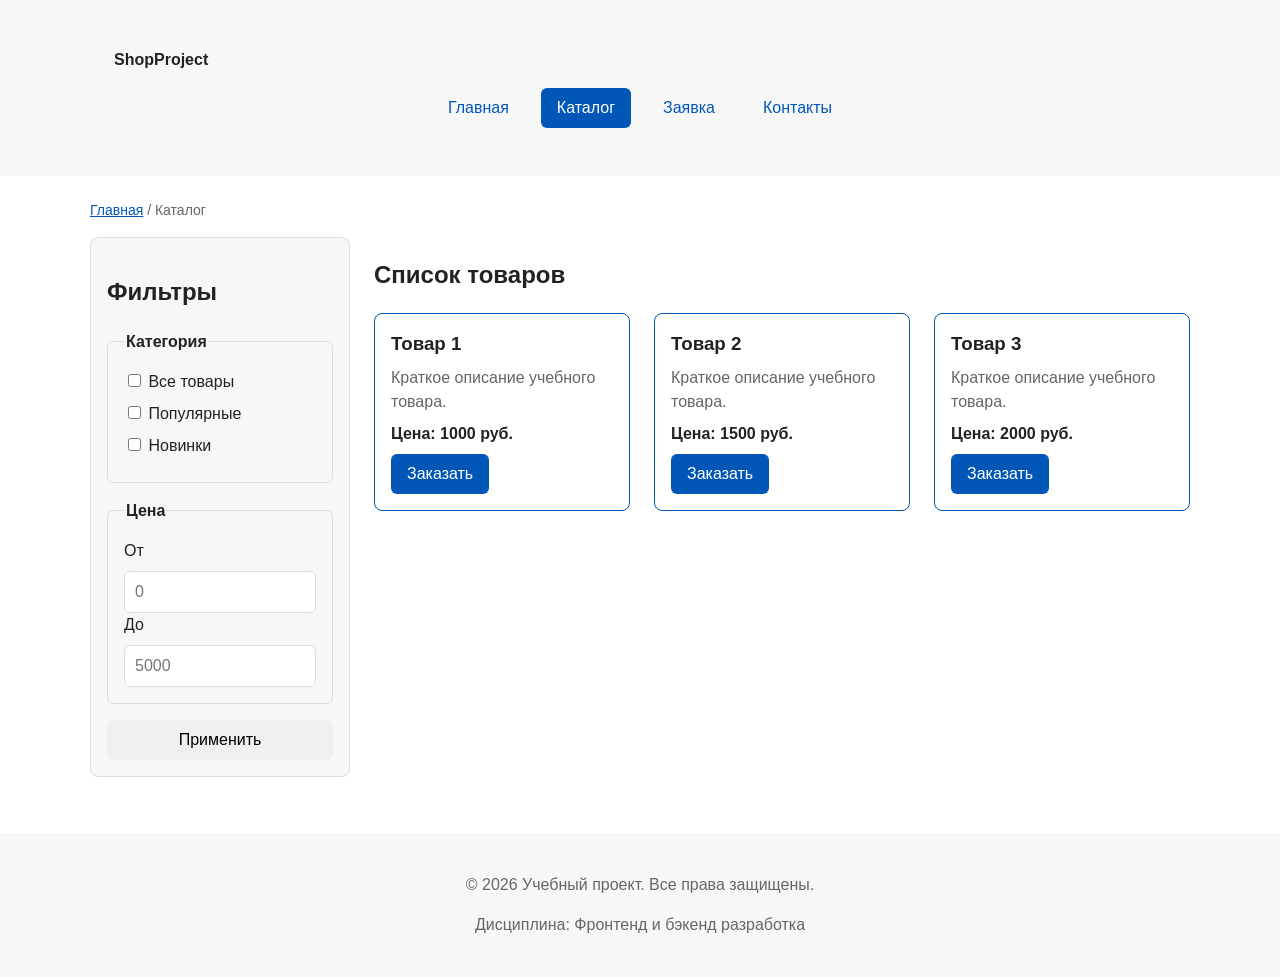
==== catalog.html @ b0314de3 "..." ====
<!DOCTYPE html>
<html lang="ru">
<head>
  <meta charset="UTF-8">
  <meta name="viewport" content="width=device-width, initial-scale=1.0">
  <title>Учебный интернет-магазин</title>
  <link rel="stylesheet" href="css/style.css">
  <script src="js/main.js" defer></script>

  <meta property="og:type" content="website">
  <meta property="og:title" content="Учебный интернет-магазин">
  <meta property="og:description" content="Учебный frontend-проект интернет-магазина.">
  <meta property="og:image" content="https://Buranyashka.github.io/kr1-html-css-shop/images/preview.jpg">

</head>

<body>
  <header class="site-header">
    <div class="site-header__inner">
      <a class="site-header__logo" href="index.html">ShopProject</a>

      <nav class="site-nav" aria-label="Основная навигация">
        <ul class="site-nav__list">
          <li class="site-nav__item">
            <a class="site-nav__link" href="index.html">Главная</a>
          </li>
          <li class="site-nav__item">
            <a class="site-nav__link site-nav__link--active" href="catalog.html">Каталог</a>
          </li>
          <li class="site-nav__item">
            <a class="site-nav__link" href="order.html">Заявка</a>
          </li>
          <li class="site-nav__item">
            <a class="site-nav__link" href="contacts.html">Контакты</a>
          </li>
        </ul>
      </nav>
    </div>
  </header>

  <main>
    <nav class="breadcrumbs" aria-label="Хлебные крошки">
      <a class="breadcrumbs__link" href="index.html">Главная</a>
      <span class="breadcrumbs__current">Каталог</span>
    </nav>

    <section class="catalog-layout">
      <aside class="catalog-filters">
        <h2>Фильтры</h2>

        <form class="filters-form" action="#" method="get">
          <fieldset>
            <legend>Категория</legend>

            <label>
              <input type="checkbox" name="category" value="all">
              Все товары
            </label>

            <label>
              <input type="checkbox" name="category" value="popular">
              Популярные
            </label>

            <label>
              <input type="checkbox" name="category" value="new">
              Новинки
            </label>
          </fieldset>

          <fieldset>
            <legend>Цена</legend>

            <label for="price-from">От</label>
            <input id="price-from" name="price-from" type="number" min="0" placeholder="0">

            <label for="price-to">До</label>
            <input id="price-to" name="price-to" type="number" min="0" placeholder="5000">
          </fieldset>

          <button class="button" type="submit">Применить</button>
        </form>
      </aside>

      <section class="catalog-products">
        <h2>Список товаров</h2>

        <div class="products-grid">
          <article class="product-card product-card--featured">
            <h3 class="product-card__title">
              <a class="product-card__link" href="product.html">Товар 1</a>
            </h3>
            <p class="product-card__description">Краткое описание учебного товара.</p>
            <p class="product-card__price">Цена: 1000 руб.</p>
            <button
              class="button button--primary product-card__button"
              type="button"
              data-product="Товар 1"
            >
              Заказать
            </button>
          </article>

          <article class="product-card product-card--featured">
            <h3 class="product-card__title">
              <a class="product-card__link" href="product.html">Товар 2</a>
            </h3>
            <p class="product-card__description">Краткое описание учебного товара.</p>
            <p class="product-card__price">Цена: 1500 руб.</p>
            <button
              class="button button--primary product-card__button"
              type="button"
              data-product="Товар 2"
            >
              Заказать
            </button>
          </article>

          <article class="product-card product-card--featured">
            <h3 class="product-card__title">
              <a class="product-card__link" href="product.html">Товар 3</a>
            </h3>
            <p class="product-card__description">Краткое описание учебного товара.</p>
            <p class="product-card__price">Цена: 2000 руб.</p>
            <button
              class="button button--primary product-card__button"
              type="button"
              data-product="Товар 3"
            >
              Заказать
            </button>
          </article>
        </div>
      </section>
    </section>
  </main>

  <footer class="site-footer">
    <p>&copy; 2026 Учебный проект. Все права защищены.</p>
    <p>Дисциплина: Фронтенд и бэкенд разработка</p>
  </footer>
</body>
</html>
---- css/style.css ----
/* ===============================
   1. Переменные проекта
   =============================== */

:root {
  /* Основные цвета проекта */
  --color-bg: #ffffff;
  --color-text: #222222;
  --color-muted: #666666;
  --color-primary: #0057b8;
  --color-primary-dark: #003f86;
  --color-border: #dddddd;
  --color-surface: #f7f7f7;
  --color-surface-accent: #eef5ff;
  --color-danger: #b00020;
  --color-success: #168a2f;
  --color-success-bg: #eefaf0;
  --color-white: #ffffff;

  /* Отступы */
  --space-xs: 4px;
  --space-sm: 8px;
  --space-md: 16px;
  --space-lg: 24px;
  --space-xl: 32px;

  /* Скругления */
  --radius-sm: 6px;
  --radius-md: 8px;
  --radius-lg: 12px;

  /* Размеры */
  --container-width: 1100px;
}

/* ===============================
   2. Базовые стили
   =============================== */
  
* {
  box-sizing: border-box;
}

body {
  margin: 0;
  font-family: Arial, sans-serif;
  line-height: 1.5;
  color: var(--color-text);
  background-color: var(--color-bg);
}

header,
main,
footer {
  padding: var(--space-lg);
}

header {
  background-color: var(--color-surface);
}

footer {
  background-color: var(--color-surface);
}

.site-header {
  background-color: var(--color-surface);
}

.site-header__inner {
  max-width: var(--container-width);
  margin: 0 auto;
  padding: var(--space-lg);
}

.site-header__logo {
  font-weight: 700;
  color: var(--color-text);
  text-decoration: none;
}

.site-nav__list {
  display: flex;
  flex-wrap: wrap;
  justify-content: center;
  align-items: center;
  gap: var(--space-md);
  padding: 0;
  margin: var(--space-md) 0 0;
  list-style: none;
}

.site-nav__link {
  display: inline-block;
  padding: var(--space-sm) var(--space-md);
  color: var(--color-primary);
  text-decoration: none;
  border-radius: var(--radius-sm);
}

.site-nav__link:hover {
  color: var(--color-white);
  background-color: var(--color-primary);
}

.site-nav__link:focus-visible {
  outline: 2px solid var(--color-primary);
  outline-offset: 3px;
}

.site-nav__link--active {
  color: var(--color-white);
  background-color: var(--color-primary);
}

:target {
  outline: 2px dashed var(--color-primary);
  outline-offset: 4px;
}

/* ===============================
   3. Общие элементы интерфейса
   =============================== */

a {
  color: var(--color-primary);
}

a:hover {
  color: var(--color-primary-dark);
}

a:focus-visible {
  outline: 2px solid var(--color-primary);
  outline-offset: 3px;
}

.button {
  display: inline-block;
  padding: var(--space-sm) var(--space-md);
  border: none;
  border-radius: var(--radius-sm);
  font: inherit;
  text-decoration: none;
  cursor: pointer;
}

.button--primary {
  color: var(--color-white);
  background-color: var(--color-primary);
}

.button--primary:hover {
  background-color: var(--color-primary-dark);
}

.button--secondary {
  color: var(--color-primary);
  background-color: transparent;
  border: 1px solid var(--color-primary);
}

.button--secondary:hover {
  color: var(--color-white);
  background-color: var(--color-primary);
}

.button:focus-visible {
  outline: 2px solid var(--color-primary);
  outline-offset: 3px;
}

.button:disabled,
.button--disabled {
  opacity: 0.6;
  cursor: not-allowed;
}

html {
  scroll-behavior: smooth;
}

/* ===============================
   4. Компоненты страницы
   =============================== */

.hero {
  max-width: var(--container-width);
  margin: 0 auto var(--space-xl);
  padding: var(--space-xl) var(--space-lg);
  background-color: var(--color-surface-accent);
  border-radius: var(--radius-lg);
}

.section {
  max-width: var(--container-width);
  margin: 0 auto var(--space-xl);
}

.section h2 {
  margin-top: 0;
}

.product-card {
  display: flex;
  flex-direction: column;
  gap: var(--space-sm);
  padding: var(--space-md);
  border: 1px solid var(--color-border);
  border-radius: var(--radius-md);
  background-color: var(--color-bg);
}

.product-card__button {
  margin-top: auto;
  align-self: flex-start;
}

.product-card:hover {
  border-color: var(--color-primary);
}

.product-card--featured {
  border-color: var(--color-primary);
}

.product-card--discount {
  border-color: var(--color-danger);
}

.product-card__title {
  margin: 0;
  color: var(--color-text);
}

.product-card__description {
  margin: 0;
  color: var(--color-muted);
}

.product-card__price {
  margin: 0;
  font-weight: 700;
}

.product-card--discount .product-card__price {
  color: var(--color-danger);
}

.product-card__link {
  color: inherit;
  text-decoration: none;
}

.product-card__link:hover {
  color: var(--color-primary);
  text-decoration: underline;
}

.products-grid {
  display: grid;
  grid-template-columns: repeat(3, 1fr);
  gap: var(--space-lg);
}

.aside-info {
  max-width: var(--container-width);
  margin: 0 auto var(--space-xl);
  padding: var(--space-md);
  border-left: 4px solid var(--color-primary);
  background-color: var(--color-surface);
}

.breadcrumbs {
  max-width: var(--container-width);
  margin: 0 auto var(--space-md);
  font-size: 14px;
  color: var(--color-muted);
}

.breadcrumbs__link {
  color: var(--color-primary);
}

.breadcrumbs__current::before {
  content: " / ";
  color: var(--color-muted);
}

.catalog-layout {
  max-width: var(--container-width);
  margin: 0 auto var(--space-xl);
  display: grid;
  grid-template-columns: 260px 1fr;
  grid-template-areas: "filters products";
  gap: var(--space-lg);
}

.catalog-filters {
  grid-area: filters;
  padding: var(--space-md);
  border: 1px solid var(--color-border);
  border-radius: var(--radius-md);
  background-color: var(--color-surface);
}

.catalog-products {
  grid-area: products;
}

.filters-form {
  display: grid;
  gap: var(--space-md);
}

.filters-form fieldset {
  margin: 0;
  padding: var(--space-md);
  border: 1px solid var(--color-border);
  border-radius: var(--radius-sm);
}

.filters-form legend {
  font-weight: 700;
}

.filters-form label {
  display: block;
  margin-bottom: var(--space-sm);
}

.filters-form input[type="number"] {
  width: 100%;
  padding: 8px 10px;
  border: 1px solid var(--color-border);
  border-radius: var(--radius-sm);
  font: inherit;
}

/* ===============================
   5. Форма и модальное окно
   =============================== */

.order-dialog {
  width: min(100% - 32px, 560px);
  padding: var(--space-lg);
  border: none;
  border-radius: var(--radius-lg);
}

.order-dialog::backdrop {
  background-color: rgba(0, 0, 0, 0.5);
}

.order-dialog__title {
  margin-top: 0;
}

.order-form__field {
  margin-bottom: var(--space-md);
}

.order-form__label {
  display: block;
  margin-bottom: var(--space-xs);
}

.order-form__input,
.order-form__select,
.order-form__textarea {
  width: 100%;
  padding: 10px 12px;
  border: 1px solid var(--color-border);
  border-radius: var(--radius-sm);
  font: inherit;
}

.order-form__input:hover,
.order-form__select:hover,
.order-form__textarea:hover {
  border-color: var(--color-primary);
}

.order-form__input:focus-visible,
.order-form__select:focus-visible,
.order-form__textarea:focus-visible {
  outline: 2px solid var(--color-primary);
  outline-offset: 3px;
}

.order-form__actions {
  display: flex;
  gap: var(--space-md);
  margin-top: var(--space-lg);
}

.success-message {
  max-width: var(--container-width);
  margin: var(--space-lg) auto;
  padding: var(--space-md);
  border-left: 4px solid var(--color-success);
  background-color: var(--color-success-bg);
}

/* ===============================
   6. Позиционирование (КР №1)
   =============================== */

/* Sticky-шапка */
.site-header {
  position: sticky;
  top: 0;
  z-index: 10;
}

/* Кнопка «Наверх» (fixed) */
.scroll-top {
  position: fixed;
  right: var(--space-lg);
  bottom: var(--space-lg);
  z-index: 20;
  width: 44px;
  height: 44px;
  display: flex;
  align-items: center;
  justify-content: center;
  color: var(--color-white);
  background-color: var(--color-primary);
  border-radius: 50%;
  text-decoration: none;
  font-size: 20px;
  box-shadow: 0 2px 8px rgba(0, 0, 0, 0.25);
}

.scroll-top:hover {
  background-color: var(--color-primary-dark);
}

.scroll-top:focus-visible {
  outline: 2px solid var(--color-primary);
  outline-offset: 3px;
}

/* ===============================
   7. Страница товара (product.html)
   =============================== */

.product-detail {
  max-width: var(--container-width);
  margin: 0 auto var(--space-xl);
  display: grid;
  grid-template-columns: 1fr 1fr;
  gap: var(--space-xl);
  align-items: start;
}

.product-detail__gallery {
  position: relative;
  padding: var(--space-md);
  border: 1px solid var(--color-border);
  border-radius: var(--radius-md);
  background-color: var(--color-surface);
}

.product-detail__image {
  display: flex;
  align-items: center;
  justify-content: center;
  min-height: 280px;
  border-radius: var(--radius-sm);
  background-color: var(--color-surface-accent);
  color: var(--color-muted);
  font-size: 16px;
}

.product-detail__image-text {
  opacity: 0.7;
}

/* Бейдж «Хит» внутри галереи */
.product-card__badge {
  position: absolute;
  top: var(--space-md);
  right: var(--space-md);
  z-index: 2;
  padding: 4px 10px;
  font-size: 12px;
  font-weight: 700;
  color: var(--color-white);
  background-color: var(--color-danger);
  border-radius: var(--radius-sm);
  text-transform: uppercase;
  letter-spacing: 0.5px;
}

.product-detail__title {
  margin: 0 0 var(--space-sm);
}

.product-detail__price {
  margin: 0 0 var(--space-md);
  font-size: 24px;
  font-weight: 700;
  color: var(--color-primary);
}

.product-detail__description {
  margin: 0 0 var(--space-lg);
  color: var(--color-muted);
}

.product-detail__actions {
  display: flex;
  flex-wrap: wrap;
  gap: var(--space-md);
}

/* ===============================
   8. Таблица (product.html, order.html)
   =============================== */

.product-table {
  width: 100%;
  border-collapse: collapse;
  margin-top: var(--space-md);
  font-size: 15px;
}

.product-table caption {
  text-align: left;
  font-weight: 700;
  padding-bottom: var(--space-sm);
  color: var(--color-muted);
}

.product-table th,
.product-table td {
  padding: var(--space-sm) var(--space-md);
  border: 1px solid var(--color-border);
  text-align: left;
}

.product-table thead th {
  background-color: var(--color-surface);
  font-weight: 700;
}

.product-table tbody tr:nth-child(even) {
  background-color: var(--color-surface-accent);
}

/* ===============================
   9. Подвал
   =============================== */

.site-footer {
  background-color: var(--color-surface);
  padding: var(--space-lg);
  text-align: center;
  color: var(--color-muted);
}

/* ===============================
   10. Форма на странице (order.html)
   =============================== */

.order-form--page {
  max-width: 640px;
  margin-top: var(--space-lg);
  padding: var(--space-lg);
  border: 1px solid var(--color-border);
  border-radius: var(--radius-md);
  background-color: var(--color-surface);
}

.order-form__select,
.order-form__textarea {
  width: 100%;
  padding: 10px 12px;
  border: 1px solid var(--color-border);
  border-radius: var(--radius-sm);
  font: inherit;
  background-color: var(--color-bg);
}

.order-form__select:hover,
.order-form__textarea:hover {
  border-color: var(--color-primary);
}

.order-form__select:focus-visible,
.order-form__textarea:focus-visible {
  outline: 2px solid var(--color-primary);
  outline-offset: 3px;
}

/* Чекбокс согласия */
.order-form__field--checkbox {
  display: flex;
  align-items: flex-start;
}

.order-form__checkbox-label {
  display: flex;
  align-items: flex-start;
  gap: var(--space-sm);
  cursor: pointer;
  line-height: 1.4;
}

.order-form__checkbox {
  width: 18px;
  height: 18px;
  margin-top: 2px;
  cursor: pointer;
  flex-shrink: 0;
}

/* Обязательные поля */
.required-mark {
  color: var(--color-danger);
}

/* Сообщение об успехе */
.success-message {
  max-width: 640px;
  margin: var(--space-lg) 0;
  padding: var(--space-md);
  border-left: 4px solid var(--color-success);
  background-color: var(--color-success-bg);
  color: var(--color-text);
  border-radius: var(--radius-sm);
}

/* ===============================
   11. Контакты (contacts.html)
   =============================== */

.contacts-grid {
  display: grid;
  grid-template-columns: repeat(3, 1fr);
  gap: var(--space-lg);
  margin-top: var(--space-lg);
}

.contacts-card {
  position: relative;
  padding: var(--space-lg);
  border: 1px solid var(--color-border);
  border-radius: var(--radius-md);
  background-color: var(--color-bg);
}

/* Бейдж внутри карточки — снова position: absolute */
.contacts-card__badge {
  position: absolute;
  top: var(--space-sm);
  right: var(--space-sm);
  padding: 2px 8px;
  font-size: 11px;
  font-weight: 700;
  color: var(--color-white);
  background-color: var(--color-primary);
  border-radius: var(--radius-sm);
  text-transform: uppercase;
  letter-spacing: 0.5px;
}

.contacts-card__title {
  margin: 0 0 var(--space-sm);
  font-size: 18px;
  color: var(--color-text);
}

.contacts-card__value {
  margin: 0;
  font-weight: 700;
  color: var(--color-primary);
}

.contacts-card__value--address {
  font-style: normal;
  font-weight: 400;
  color: var(--color-text);
}

.contacts-card__link {
  color: var(--color-primary);
  text-decoration: none;
}

.contacts-card__link:hover {
  color: var(--color-primary-dark);
  text-decoration: underline;
}

.contacts-card__link:focus-visible {
  outline: 2px solid var(--color-primary);
  outline-offset: 3px;
}

.contacts-card__note {
  margin: var(--space-sm) 0 0;
  font-size: 13px;
  color: var(--color-muted);
}
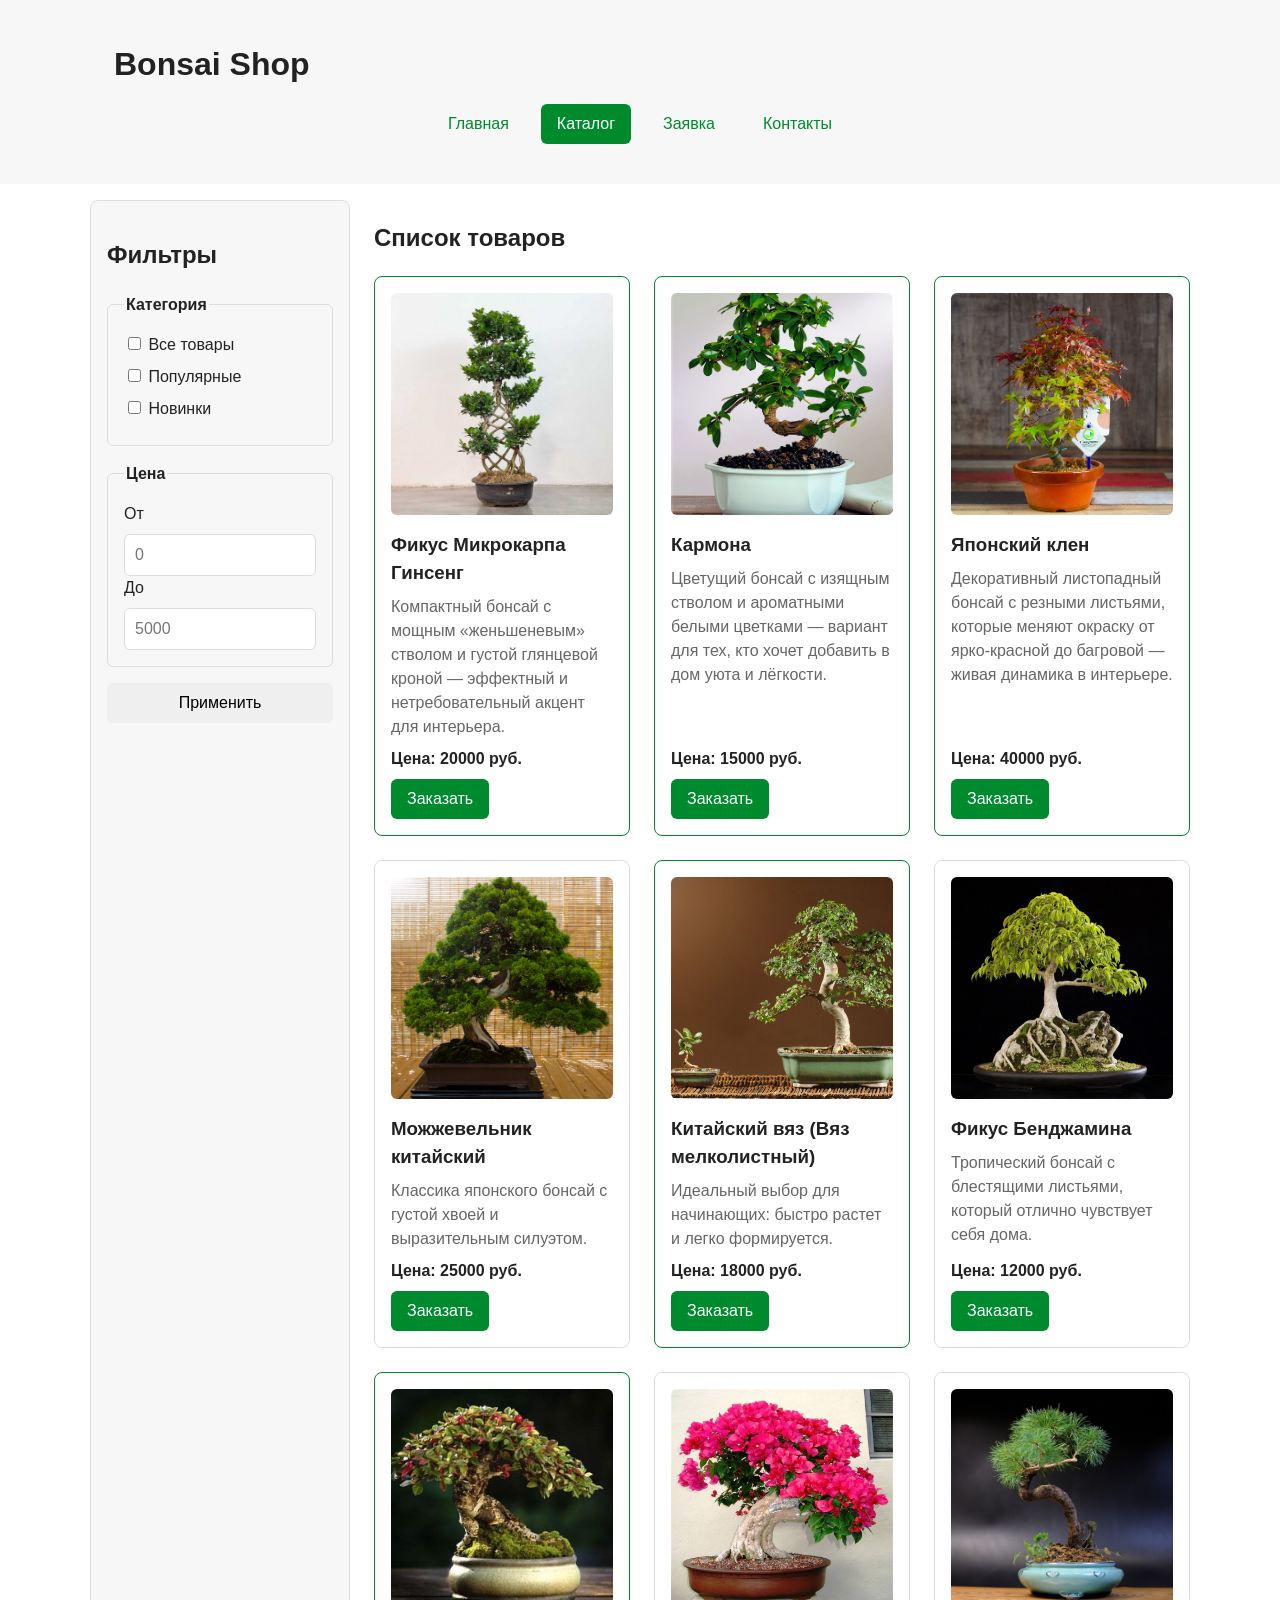
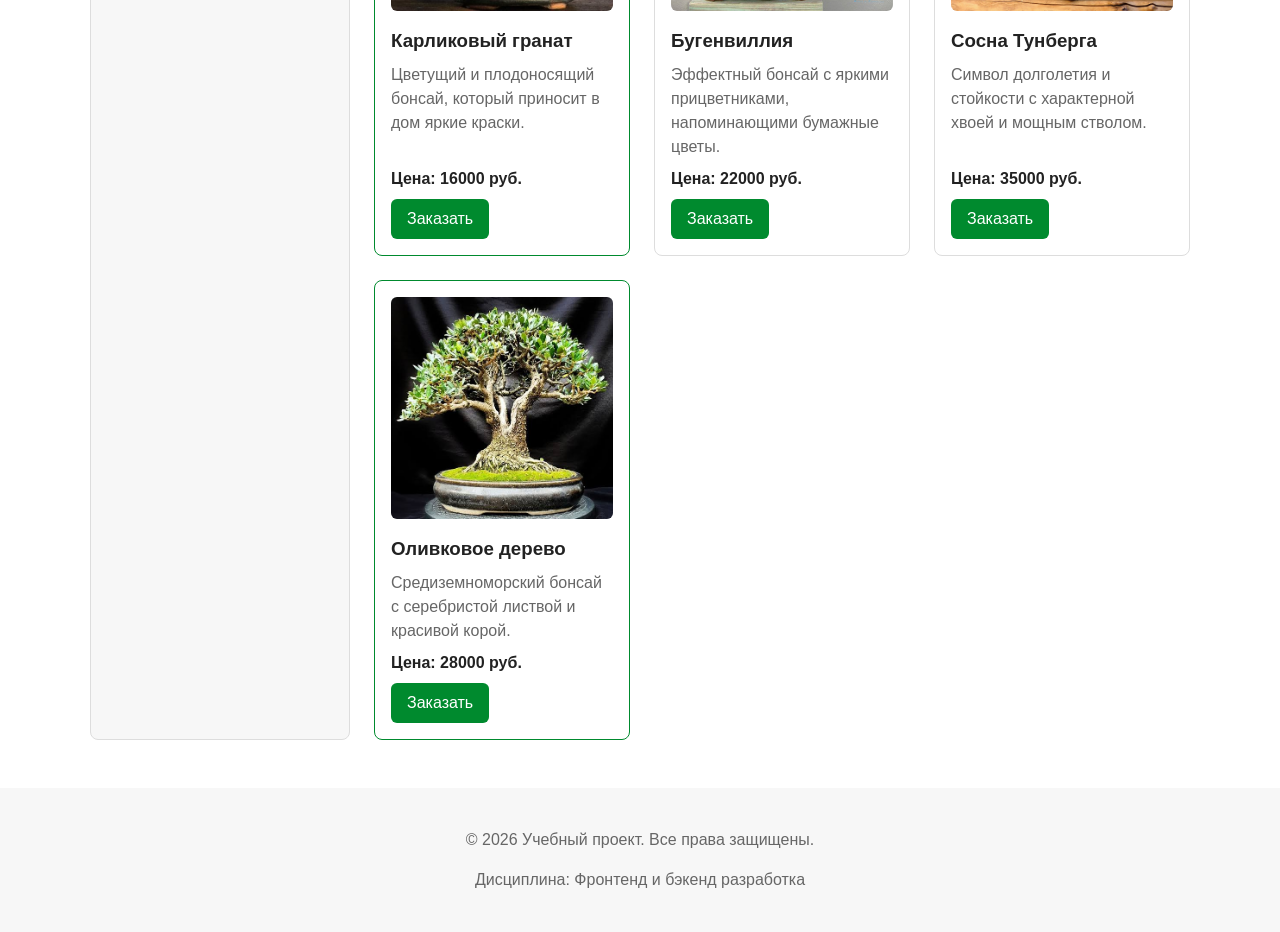
==== commit c19874c9: "Откастомайжен и доделан сайт, для начала работы с 3 кр" ====
--- a/catalog.html
+++ b/catalog.html
@@ -3,21 +3,23 @@
 <head>
   <meta charset="UTF-8">
   <meta name="viewport" content="width=device-width, initial-scale=1.0">
-  <title>Учебный интернет-магазин</title>
+  <title>Bonsai Shop</title>
   <link rel="stylesheet" href="css/style.css">
+  <link rel="stylesheet" href="css/responsive.css">
   <script src="js/main.js" defer></script>
+  <script src="js/catalog.js" defer></script>
 
   <meta property="og:type" content="website">
-  <meta property="og:title" content="Учебный интернет-магазин">
-  <meta property="og:description" content="Учебный frontend-проект интернет-магазина.">
-  <meta property="og:image" content="https://Buranyashka.github.io/kr1-html-css-shop/images/preview.jpg">
+  <meta property="og:title" content="Bonsai Shop">
+  <meta property="og:description" content="Интернет-магазин бонсаев.">
+  <meta property="og:image" content="https://Buranyashka.github.io/kr3-html-css-shop/images/preview.jpg">
 
 </head>
 
 <body>
   <header class="site-header">
     <div class="site-header__inner">
-      <a class="site-header__logo" href="index.html">ShopProject</a>
+      <a class="site-header__logo" href="index.html" style="font-size: 32px">Bonsai Shop</a>
 
       <nav class="site-nav" aria-label="Основная навигация">
         <ul class="site-nav__list">
@@ -39,11 +41,6 @@
   </header>
 
   <main>
-    <nav class="breadcrumbs" aria-label="Хлебные крошки">
-      <a class="breadcrumbs__link" href="index.html">Главная</a>
-      <span class="breadcrumbs__current">Каталог</span>
-    </nav>
-
     <section class="catalog-layout">
       <aside class="catalog-filters">
         <h2>Фильтры</h2>
@@ -84,52 +81,7 @@
 
       <section class="catalog-products">
         <h2>Список товаров</h2>
-
-        <div class="products-grid">
-          <article class="product-card product-card--featured">
-            <h3 class="product-card__title">
-              <a class="product-card__link" href="product.html">Товар 1</a>
-            </h3>
-            <p class="product-card__description">Краткое описание учебного товара.</p>
-            <p class="product-card__price">Цена: 1000 руб.</p>
-            <button
-              class="button button--primary product-card__button"
-              type="button"
-              data-product="Товар 1"
-            >
-              Заказать
-            </button>
-          </article>
-
-          <article class="product-card product-card--featured">
-            <h3 class="product-card__title">
-              <a class="product-card__link" href="product.html">Товар 2</a>
-            </h3>
-            <p class="product-card__description">Краткое описание учебного товара.</p>
-            <p class="product-card__price">Цена: 1500 руб.</p>
-            <button
-              class="button button--primary product-card__button"
-              type="button"
-              data-product="Товар 2"
-            >
-              Заказать
-            </button>
-          </article>
-
-          <article class="product-card product-card--featured">
-            <h3 class="product-card__title">
-              <a class="product-card__link" href="product.html">Товар 3</a>
-            </h3>
-            <p class="product-card__description">Краткое описание учебного товара.</p>
-            <p class="product-card__price">Цена: 2000 руб.</p>
-            <button
-              class="button button--primary product-card__button"
-              type="button"
-              data-product="Товар 3"
-            >
-              Заказать
-            </button>
-          </article>
+        <div class="products-grid"></div>
         </div>
       </section>
     </section>
--- a/css/style.css
+++ b/css/style.css
@@ -1,5 +1,5 @@
 /* ===============================
-   1. Переменные проекта
+        Переменные проекта
    =============================== */
 
 :root {
@@ -7,8 +7,8 @@
   --color-bg: #ffffff;
   --color-text: #222222;
   --color-muted: #666666;
-  --color-primary: #0057b8;
-  --color-primary-dark: #003f86;
+  --color-primary: #008a2e;
+  --color-primary-dark: #00591e;
   --color-border: #dddddd;
   --color-surface: #f7f7f7;
   --color-surface-accent: #eef5ff;
@@ -34,7 +34,7 @@
 }
 
 /* ===============================
-   2. Базовые стили
+        Базовые стили
    =============================== */
   
 * {
@@ -49,22 +49,55 @@
   background-color: var(--color-bg);
 }
 
+/* Глобальная защита для всех картинок */
+img {
+  max-width: 100%;
+  height: auto;
+  display: block;
+}
+
 header,
 main,
 footer {
-  padding: var(--space-lg);
-}
-
-header {
-  background-color: var(--color-surface);
-}
-
-footer {
-  background-color: var(--color-surface);
-}
+  padding: var(--space-md);
+}
+
+html {
+  scroll-behavior: smooth;
+}
+
+/* Подсветка якоря (при переходе по ссылкам) */
+:target {
+  outline: 2px dashed var(--color-primary);
+  outline-offset: 4px;
+}
+
+/* ===============================
+        Общие элементы (Ссылки)
+   =============================== */
+
+a {
+  color: var(--color-primary);
+}
+
+a:hover {
+  color: var(--color-primary-dark);
+}
+
+a:focus-visible {
+  outline: 2px solid var(--color-primary);
+  outline-offset: 3px;
+}
+
+/* ===============================
+        Header
+   =============================== */
 
 .site-header {
   background-color: var(--color-surface);
+  position: sticky;
+  top: 0;
+  z-index: 10;
 }
 
 .site-header__inner {
@@ -74,10 +107,16 @@
 }
 
 .site-header__logo {
+  font-family: "Bernard MT", Arial, sans-serif;
+  font-size: 32px;
   font-weight: 700;
   color: var(--color-text);
   text-decoration: none;
 }
+
+/* ===============================
+        Навигация
+   =============================== */
 
 .site-nav__list {
   display: flex;
@@ -113,84 +152,43 @@
   background-color: var(--color-primary);
 }
 
-:target {
-  outline: 2px dashed var(--color-primary);
-  outline-offset: 4px;
-}
-
-/* ===============================
-   3. Общие элементы интерфейса
-   =============================== */
-
-a {
-  color: var(--color-primary);
-}
-
-a:hover {
-  color: var(--color-primary-dark);
-}
-
-a:focus-visible {
-  outline: 2px solid var(--color-primary);
-  outline-offset: 3px;
-}
-
-.button {
-  display: inline-block;
-  padding: var(--space-sm) var(--space-md);
-  border: none;
-  border-radius: var(--radius-sm);
-  font: inherit;
-  text-decoration: none;
-  cursor: pointer;
-}
-
-.button--primary {
-  color: var(--color-white);
-  background-color: var(--color-primary);
-}
-
-.button--primary:hover {
-  background-color: var(--color-primary-dark);
-}
-
-.button--secondary {
-  color: var(--color-primary);
-  background-color: transparent;
-  border: 1px solid var(--color-primary);
-}
-
-.button--secondary:hover {
-  color: var(--color-white);
-  background-color: var(--color-primary);
-}
-
-.button:focus-visible {
-  outline: 2px solid var(--color-primary);
-  outline-offset: 3px;
-}
-
-.button:disabled,
-.button--disabled {
-  opacity: 0.6;
-  cursor: not-allowed;
-}
-
-html {
-  scroll-behavior: smooth;
-}
-
-/* ===============================
-   4. Компоненты страницы
+/* ===============================
+        Hero (Главная страница)
    =============================== */
 
 .hero {
+  background-color: var(--color-surface-accent);
+  border-radius: var(--radius-lg);
+  display: flex;
+  align-items: center;
+  justify-content: space-between;
+  gap: 40px;
+  padding: var(--space-xl) var(--space-lg);
   max-width: var(--container-width);
   margin: 0 auto var(--space-xl);
-  padding: var(--space-xl) var(--space-lg);
-  background-color: var(--color-surface-accent);
+}
+
+.hero__content {
+  flex: 1;
+  max-width: 600px;
+}
+
+.hero__image-wrapper {
+  flex: 1;
+  display: flex;
+  justify-content: flex-end;
+}
+
+.hero__image {
   border-radius: var(--radius-lg);
-}
+  box-shadow: 0 10px 30px rgba(0,0,0,0.1);
+  object-fit: cover;
+  max-width: 450px;
+}
+
+/* ===============================
+        Секции (Общие)
+   =============================== */
 
 .section {
   max-width: var(--container-width);
@@ -199,68 +197,6 @@
 
 .section h2 {
   margin-top: 0;
-}
-
-.product-card {
-  display: flex;
-  flex-direction: column;
-  gap: var(--space-sm);
-  padding: var(--space-md);
-  border: 1px solid var(--color-border);
-  border-radius: var(--radius-md);
-  background-color: var(--color-bg);
-}
-
-.product-card__button {
-  margin-top: auto;
-  align-self: flex-start;
-}
-
-.product-card:hover {
-  border-color: var(--color-primary);
-}
-
-.product-card--featured {
-  border-color: var(--color-primary);
-}
-
-.product-card--discount {
-  border-color: var(--color-danger);
-}
-
-.product-card__title {
-  margin: 0;
-  color: var(--color-text);
-}
-
-.product-card__description {
-  margin: 0;
-  color: var(--color-muted);
-}
-
-.product-card__price {
-  margin: 0;
-  font-weight: 700;
-}
-
-.product-card--discount .product-card__price {
-  color: var(--color-danger);
-}
-
-.product-card__link {
-  color: inherit;
-  text-decoration: none;
-}
-
-.product-card__link:hover {
-  color: var(--color-primary);
-  text-decoration: underline;
-}
-
-.products-grid {
-  display: grid;
-  grid-template-columns: repeat(3, 1fr);
-  gap: var(--space-lg);
 }
 
 .aside-info {
@@ -271,21 +207,186 @@
   background-color: var(--color-surface);
 }
 
-.breadcrumbs {
-  max-width: var(--container-width);
-  margin: 0 auto var(--space-md);
-  font-size: 14px;
+/* ===============================
+        Кнопки
+   =============================== */
+
+.button {
+  display: inline-block;
+  padding: var(--space-sm) var(--space-md);
+  border: none;
+  border-radius: var(--radius-sm);
+  font: inherit;
+  text-decoration: none;
+  cursor: pointer;
+}
+
+.button--primary {
+  color: var(--color-white);
+  background-color: var(--color-primary);
+}
+
+.button--primary:hover {
+  color: var(--color-white);
+  background-color: var(--color-primary-dark);
+}
+
+.button--secondary {
+  color: var(--color-primary);
+  background-color: transparent;
+  border: 1px solid var(--color-primary);
+}
+
+.button--secondary:hover {
+  color: var(--color-white);
+  background-color: var(--color-primary);
+}
+
+.button:focus-visible {
+  outline: 2px solid var(--color-primary);
+  outline-offset: 3px;
+}
+
+.button:disabled,
+.button--disabled {
+  opacity: 0.6;
+  cursor: not-allowed;
+}
+
+/* ===============================
+        Карточки товаров (Каталог, Карусель)
+   =============================== */
+
+.product-card {
+  display: flex;
+  flex-direction: column;
+  gap: var(--space-sm);
+  padding: var(--space-md);
+  border: 1px solid var(--color-border);
+  border-radius: var(--radius-md);
+  background-color: var(--color-bg);
+  transition: border-color 0.2s ease;
+}
+
+.product-card:hover {
+  border-color: var(--color-primary);
+}
+
+.product-card--featured {
+  border-color: var(--color-primary);
+}
+
+.product-card__title {
+  margin: 0;
+  color: var(--color-text);
+}
+
+.product-card__description {
+  margin: 0;
   color: var(--color-muted);
-}
-
-.breadcrumbs__link {
+  flex-grow: 1; /* Толкает кнопку вниз, если описания разной длины */
+}
+
+.product-card__price {
+  margin: 0;
+  font-weight: 700;
+}
+
+.product-card__link {
+  color: inherit;
+  text-decoration: none;
+}
+
+.product-card__link:hover {
   color: var(--color-primary);
-}
-
-.breadcrumbs__current::before {
-  content: " / ";
-  color: var(--color-muted);
-}
+  text-decoration: underline;
+}
+
+.product-card__actions {
+  display: flex;
+  gap: var(--space-sm);
+  flex-wrap: wrap;
+  margin-top: auto;
+}
+
+.product-card__button {
+  align-self: flex-start;
+}
+
+/* Картинка внутри карточки */
+.product-card__media {
+  width: 100%;
+  aspect-ratio: 1 / 1;
+  overflow: hidden;
+  border-radius: var(--radius-sm);
+  background-color: var(--color-surface-accent);
+  margin-bottom: var(--space-sm);
+  position: relative;
+}
+
+.product-card__image-link {
+  display: block;
+  width: 100%;
+  height: 100%;
+}
+
+.product-card__img {
+  width: 100%;
+  height: 100%;
+  object-fit: cover;
+}
+
+/* ===============================
+        Сетка каталога
+   =============================== */
+
+.products-grid {
+  display: grid;
+  grid-template-columns: repeat(3, 1fr);
+  gap: var(--space-lg);
+}
+
+/* ===============================
+        Карусель (Главная)
+   =============================== */
+
+.carousel-wrapper {
+  position: relative;
+  padding: 10px 0;
+  max-width: 1200px;
+  margin: 0 auto;
+}
+
+.carousel {
+  display: flex;
+  gap: 20px;
+  width: 100%;
+  overflow-x: auto;
+  scroll-snap-type: x mandatory;
+  padding-bottom: 20px;
+  scrollbar-width: thin;
+}
+
+.carousel::-webkit-scrollbar {
+  height: 8px;
+}
+.carousel::-webkit-scrollbar-thumb {
+  background: #ccc;
+  border-radius: 4px;
+}
+
+.product-card--carousel {
+  width: calc(33.333% - 14px);
+  min-width: calc(33.333% - 14px);
+  max-width: calc(33.333% - 14px);
+  flex-shrink: 0;
+  scroll-snap-align: start;
+  padding: var(--space-sm); 
+}
+
+/* ===============================
+        Фильтры и раскладка каталога
+   =============================== */
 
 .catalog-layout {
   max-width: var(--container-width);
@@ -338,111 +439,27 @@
 }
 
 /* ===============================
-   5. Форма и модальное окно
-   =============================== */
-
-.order-dialog {
-  width: min(100% - 32px, 560px);
-  padding: var(--space-lg);
-  border: none;
-  border-radius: var(--radius-lg);
-}
-
-.order-dialog::backdrop {
-  background-color: rgba(0, 0, 0, 0.5);
-}
-
-.order-dialog__title {
-  margin-top: 0;
-}
-
-.order-form__field {
-  margin-bottom: var(--space-md);
-}
-
-.order-form__label {
-  display: block;
-  margin-bottom: var(--space-xs);
-}
-
-.order-form__input,
-.order-form__select,
-.order-form__textarea {
-  width: 100%;
-  padding: 10px 12px;
-  border: 1px solid var(--color-border);
-  border-radius: var(--radius-sm);
-  font: inherit;
-}
-
-.order-form__input:hover,
-.order-form__select:hover,
-.order-form__textarea:hover {
-  border-color: var(--color-primary);
-}
-
-.order-form__input:focus-visible,
-.order-form__select:focus-visible,
-.order-form__textarea:focus-visible {
-  outline: 2px solid var(--color-primary);
-  outline-offset: 3px;
-}
-
-.order-form__actions {
-  display: flex;
-  gap: var(--space-md);
-  margin-top: var(--space-lg);
-}
-
-.success-message {
+        Хлебные крошки
+   =============================== */
+
+.breadcrumbs {
   max-width: var(--container-width);
-  margin: var(--space-lg) auto;
-  padding: var(--space-md);
-  border-left: 4px solid var(--color-success);
-  background-color: var(--color-success-bg);
-}
-
-/* ===============================
-   6. Позиционирование (КР №1)
-   =============================== */
-
-/* Sticky-шапка */
-.site-header {
-  position: sticky;
-  top: 0;
-  z-index: 10;
-}
-
-/* Кнопка «Наверх» (fixed) */
-.scroll-top {
-  position: fixed;
-  right: var(--space-lg);
-  bottom: var(--space-lg);
-  z-index: 20;
-  width: 44px;
-  height: 44px;
-  display: flex;
-  align-items: center;
-  justify-content: center;
-  color: var(--color-white);
-  background-color: var(--color-primary);
-  border-radius: 50%;
-  text-decoration: none;
-  font-size: 20px;
-  box-shadow: 0 2px 8px rgba(0, 0, 0, 0.25);
-}
-
-.scroll-top:hover {
-  background-color: var(--color-primary-dark);
-}
-
-.scroll-top:focus-visible {
-  outline: 2px solid var(--color-primary);
-  outline-offset: 3px;
-}
-
-/* ===============================
-   7. Страница товара (product.html)
+  margin: 0 auto var(--space-md);
+  font-size: 14px;
+  color: var(--color-muted);
+}
+
+.breadcrumbs__link {
+  color: var(--color-primary);
+}
+
+.breadcrumbs__current::before {
+  content: " / ";
+  color: var(--color-muted);
+}
+
+/* ===============================
+        Страница товара (product.html)
    =============================== */
 
 .product-detail {
@@ -466,18 +483,18 @@
   display: flex;
   align-items: center;
   justify-content: center;
-  min-height: 280px;
   border-radius: var(--radius-sm);
   background-color: var(--color-surface-accent);
-  color: var(--color-muted);
-  font-size: 16px;
-}
-
-.product-detail__image-text {
-  opacity: 0.7;
-}
-
-/* Бейдж «Хит» внутри галереи */
+  overflow: hidden;
+}
+
+.product-detail__img {
+  width: 100%;
+  max-height: 500px;
+  object-fit: contain; 
+}
+
+/* Бейдж «Хит» */
 .product-card__badge {
   position: absolute;
   top: var(--space-md);
@@ -516,7 +533,7 @@
 }
 
 /* ===============================
-   8. Таблица (product.html, order.html)
+        Таблицы (Характеристики)
    =============================== */
 
 .product-table {
@@ -550,18 +567,7 @@
 }
 
 /* ===============================
-   9. Подвал
-   =============================== */
-
-.site-footer {
-  background-color: var(--color-surface);
-  padding: var(--space-lg);
-  text-align: center;
-  color: var(--color-muted);
-}
-
-/* ===============================
-   10. Форма на странице (order.html)
+        Формы (Заявка, Контакты)
    =============================== */
 
 .order-form--page {
@@ -573,6 +579,17 @@
   background-color: var(--color-surface);
 }
 
+.order-form__field {
+  margin-bottom: var(--space-md);
+}
+
+.order-form__label {
+  display: block;
+  margin-bottom: var(--space-xs);
+}
+
+/* Объединенные поля ввода */
+.order-form__input,
 .order-form__select,
 .order-form__textarea {
   width: 100%;
@@ -583,15 +600,25 @@
   background-color: var(--color-bg);
 }
 
+/* Объединенные ховеры */
+.order-form__input:hover,
 .order-form__select:hover,
 .order-form__textarea:hover {
   border-color: var(--color-primary);
 }
 
+/* Объединенные фокусы */
+.order-form__input:focus-visible,
 .order-form__select:focus-visible,
 .order-form__textarea:focus-visible {
   outline: 2px solid var(--color-primary);
   outline-offset: 3px;
+}
+
+.order-form__actions {
+  display: flex;
+  gap: var(--space-md);
+  margin-top: var(--space-lg);
 }
 
 /* Чекбокс согласия */
@@ -616,12 +643,10 @@
   flex-shrink: 0;
 }
 
-/* Обязательные поля */
 .required-mark {
   color: var(--color-danger);
 }
 
-/* Сообщение об успехе */
 .success-message {
   max-width: 640px;
   margin: var(--space-lg) 0;
@@ -633,7 +658,7 @@
 }
 
 /* ===============================
-   11. Контакты (contacts.html)
+        Контакты (contacts.html)
    =============================== */
 
 .contacts-grid {
@@ -651,7 +676,6 @@
   background-color: var(--color-bg);
 }
 
-/* Бейдж внутри карточки — снова position: absolute */
 .contacts-card__badge {
   position: absolute;
   top: var(--space-sm);
@@ -703,4 +727,15 @@
   margin: var(--space-sm) 0 0;
   font-size: 13px;
   color: var(--color-muted);
+}
+
+/* ===============================
+        Подвал
+   =============================== */
+
+.site-footer {
+  background-color: var(--color-surface);
+  padding: var(--space-lg);
+  text-align: center;
+  color: var(--color-muted);
 }
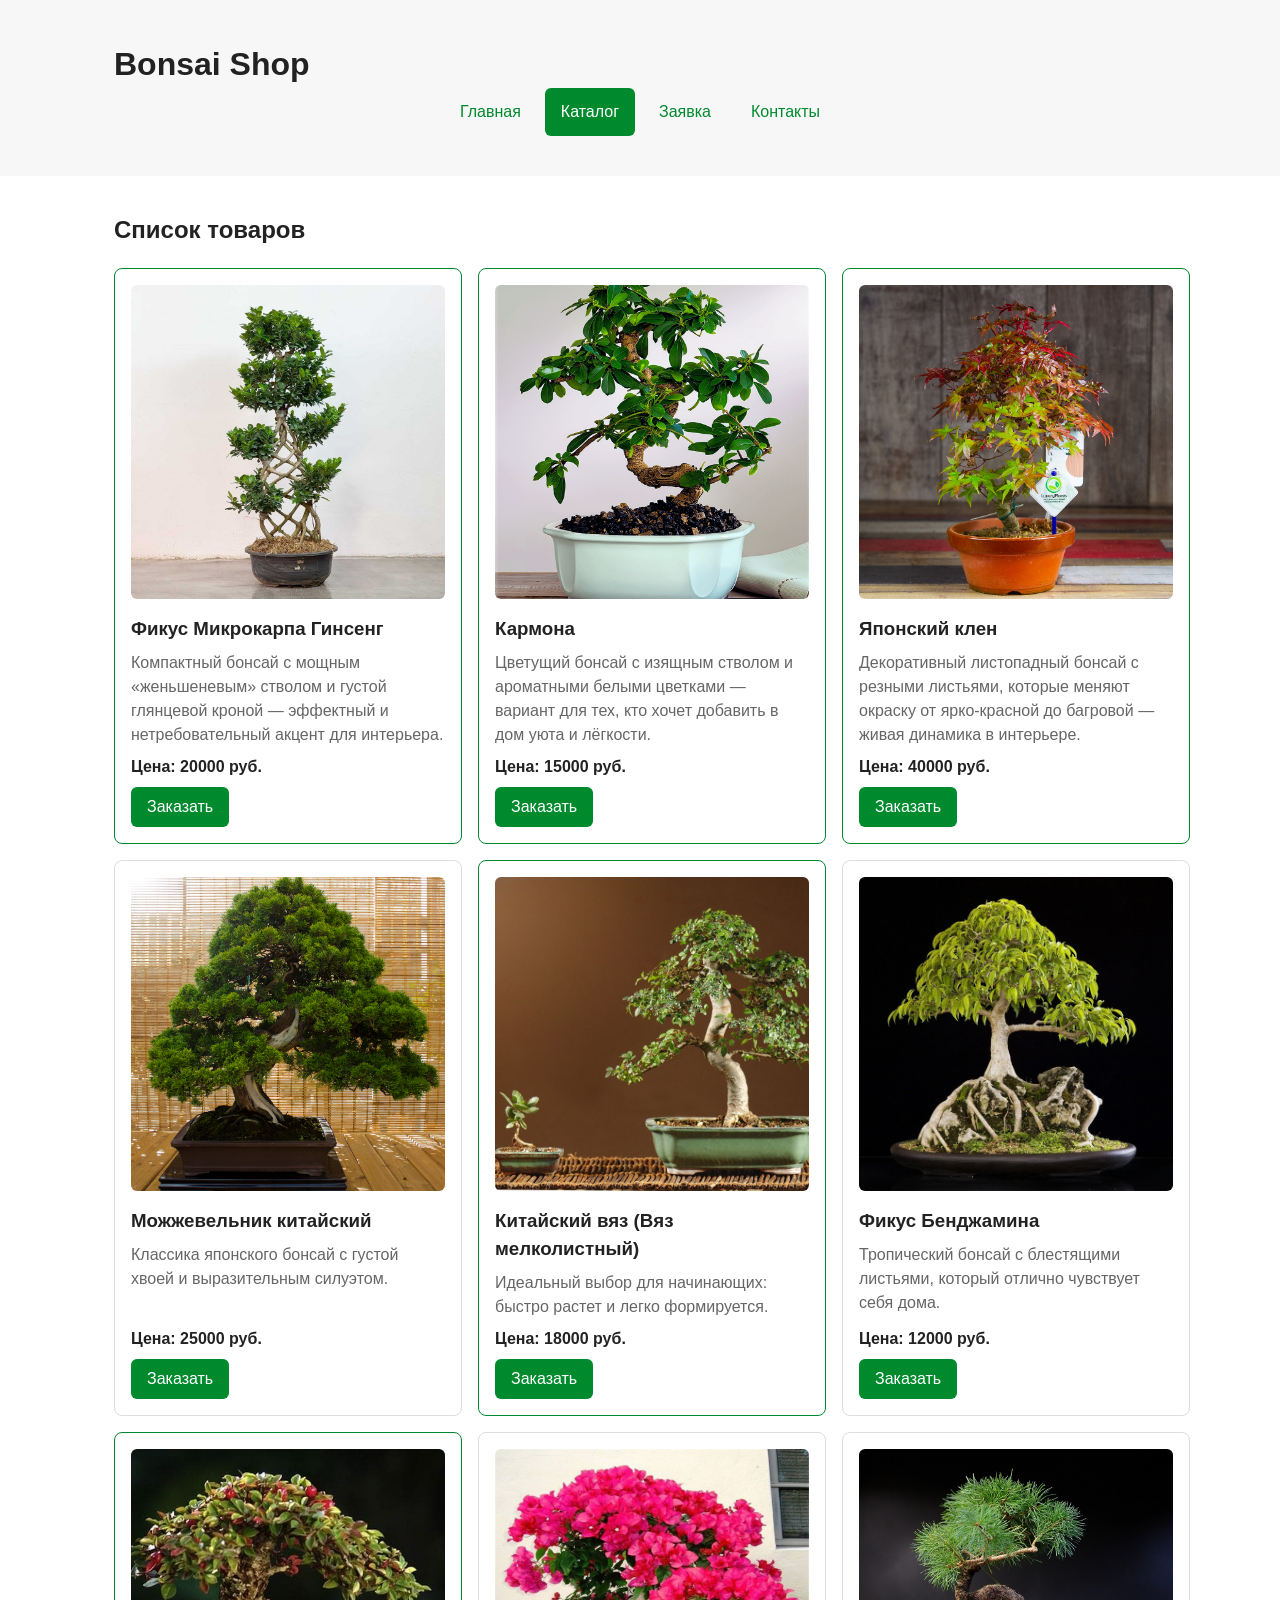
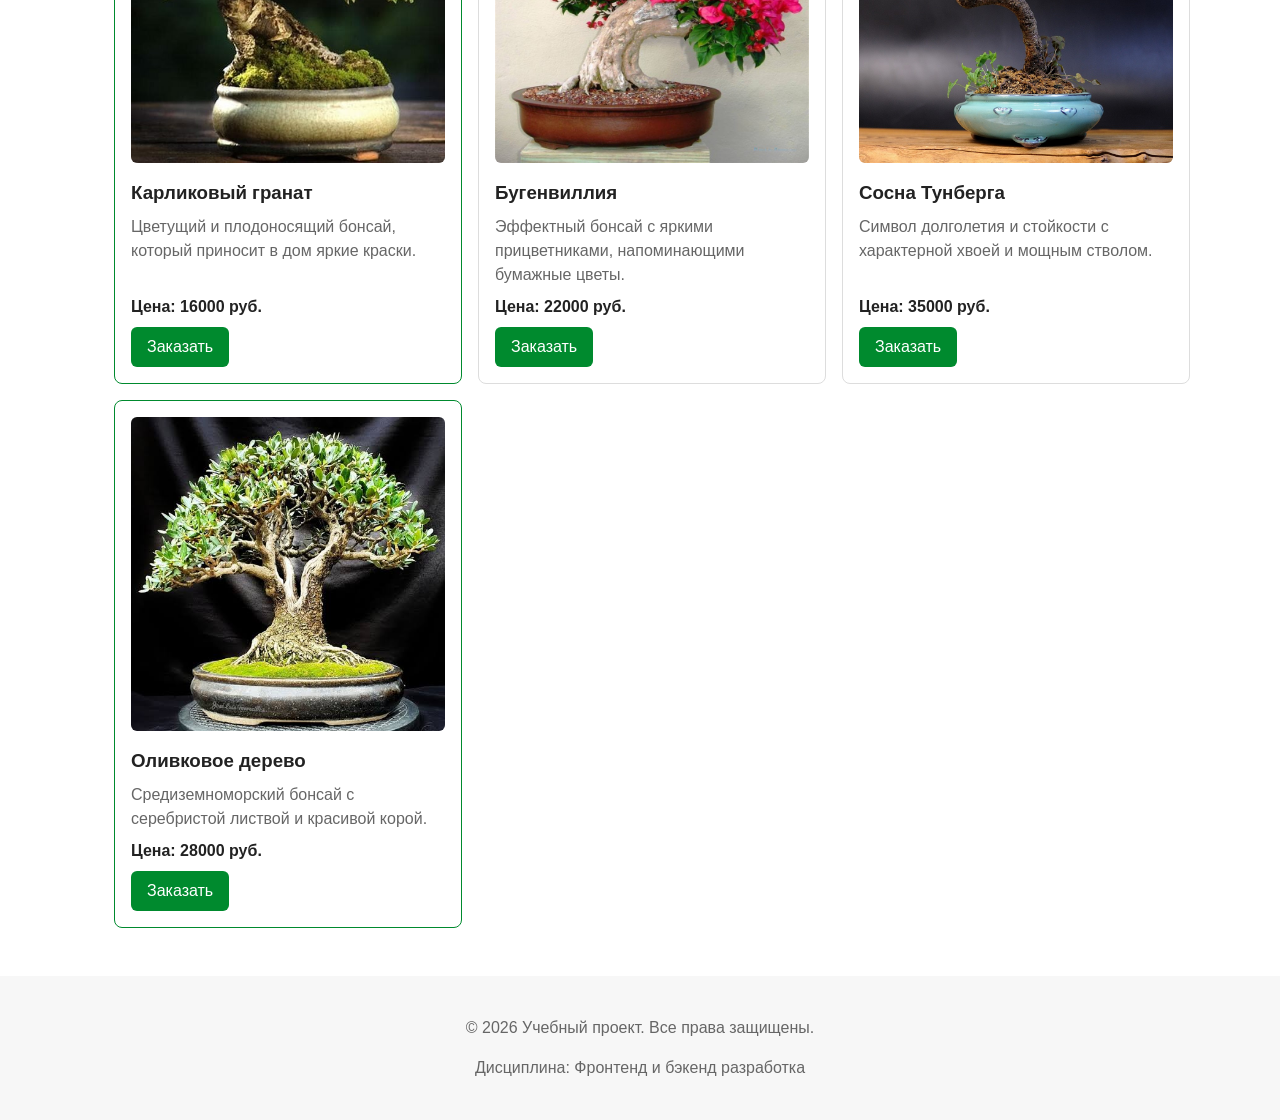
==== commit ffa4b7ad: "feat: add responsive layout styles" ====
--- a/catalog.html
+++ b/catalog.html
@@ -6,7 +6,6 @@
   <title>Bonsai Shop</title>
   <link rel="stylesheet" href="css/style.css">
   <link rel="stylesheet" href="css/responsive.css">
-  <script src="js/main.js" defer></script>
   <script src="js/catalog.js" defer></script>
 
   <meta property="og:type" content="website">
@@ -42,43 +41,6 @@
 
   <main>
     <section class="catalog-layout">
-      <aside class="catalog-filters">
-        <h2>Фильтры</h2>
-
-        <form class="filters-form" action="#" method="get">
-          <fieldset>
-            <legend>Категория</legend>
-
-            <label>
-              <input type="checkbox" name="category" value="all">
-              Все товары
-            </label>
-
-            <label>
-              <input type="checkbox" name="category" value="popular">
-              Популярные
-            </label>
-
-            <label>
-              <input type="checkbox" name="category" value="new">
-              Новинки
-            </label>
-          </fieldset>
-
-          <fieldset>
-            <legend>Цена</legend>
-
-            <label for="price-from">От</label>
-            <input id="price-from" name="price-from" type="number" min="0" placeholder="0">
-
-            <label for="price-to">До</label>
-            <input id="price-to" name="price-to" type="number" min="0" placeholder="5000">
-          </fieldset>
-
-          <button class="button" type="submit">Применить</button>
-        </form>
-      </aside>
-
       <section class="catalog-products">
         <h2>Список товаров</h2>
         <div class="products-grid"></div>
--- a/css/style.css
+++ b/css/style.css
@@ -284,7 +284,7 @@
 .product-card__description {
   margin: 0;
   color: var(--color-muted);
-  flex-grow: 1; /* Толкает кнопку вниз, если описания разной длины */
+  flex-grow: 1;
 }
 
 .product-card__price {
@@ -392,7 +392,6 @@
   max-width: var(--container-width);
   margin: 0 auto var(--space-xl);
   display: grid;
-  grid-template-columns: 260px 1fr;
   grid-template-areas: "filters products";
   gap: var(--space-lg);
 }
--- a/css/responsive.css
+++ b/css/responsive.css
@@ -0,0 +1,253 @@
+/*
+  Адаптивные стили для контрольной работы №3.
+  Подход: Mobile First.
+  Базовые стили рассчитаны на мобильный экран.
+  Расширения добавляются через min-width медиазапросы.
+*/
+
+*,
+*::before,
+*::after {
+  box-sizing: border-box;
+}
+
+html {
+  scroll-behavior: smooth;
+}
+
+img,
+video {
+  max-width: 100%;
+  height: auto;
+}
+
+body {
+  overflow-x: hidden;
+}
+
+/* -------------------------------- */
+
+.container,
+.main,
+.section {
+  width: min(100% - 32px, 1200px);
+  margin-inline: auto;
+}
+
+.section {
+  padding-block: clamp(24px, 5vw, 64px);
+}
+
+.breadcrumbs {
+  width: min(100% - 32px, 1200px);
+  margin-inline: auto;
+}
+
+/* -------------------------------- */
+
+.site-nav__list {
+  display: flex;
+  flex-direction: column;
+  gap: var(--space-sm, 8px);
+  padding: 0;
+  margin: 0;
+  list-style: none;
+}
+
+.site-nav__link {
+  display: block;
+  padding: 12px 16px;
+}
+
+@media (min-width: 768px) {
+  .site-nav__list {
+    flex-direction: row;
+    flex-wrap: wrap;
+    align-items: center;
+  }
+}
+
+/* -------------------------------- */
+
+.site-header {
+  position: static;
+}
+
+@media (min-width: 768px) {
+  .site-header {
+    position: static;
+    top: 0;
+    z-index: 100;
+  }
+}
+
+/* -------------------------------- */
+
+.hero {
+  display: grid;
+  gap: var(--space-lg, 24px);
+  align-items: center;
+}
+
+.hero__content {
+  display: grid;
+  gap: var(--space-md, 16px);
+}
+
+.hero__title {
+  font-size: clamp(28px, 7vw, 56px);
+  line-height: 1.1;
+}
+
+.hero__image {
+  width: 100%;
+  max-width: 520px;
+  margin-inline: auto;
+}
+
+@media (min-width: 900px) {
+  .hero {
+    grid-template-columns: minmax(0, 1fr) minmax(320px, 520px);
+  }
+}
+
+/* -------------------------------- */
+
+.products-grid {
+  display: grid;
+  grid-template-columns: 1fr;
+  gap: var(--space-md, 16px);
+}
+
+.product-card {
+  min-width: 0;
+}
+
+.product-card__title,
+.product-card__description {
+  overflow-wrap: anywhere;
+}
+
+@media (min-width: 640px) {
+  .products-grid {
+    grid-template-columns: repeat(2, minmax(0, 1fr));
+  }
+}
+
+@media (min-width: 1024px) {
+  .products-grid {
+    grid-template-columns: repeat(3, minmax(0, 1fr));
+  }
+}   
+
+/* -------------------------------- */
+
+.catalog-layout {
+  display: grid;
+  gap: var(--space-lg, 24px);
+}
+
+.catalog-filters {
+  order: -1;
+}
+
+@media (min-width: 1024px) {
+  .catalog-layout {
+    align-items: start;
+  }
+}
+
+/* -------------------------------- */
+
+.product-card__image {
+  display: block;
+  width: 100%;
+  aspect-ratio: 4 / 3;
+  object-fit: cover;
+  border-radius: var(--radius-md, 8px);
+}
+
+/* -------------------------------- */
+
+.order-form {
+  display: grid;
+  gap: var(--space-md, 16px);
+}
+
+.order-form__group {
+  display: grid;
+  gap: var(--space-xs, 8px);
+}
+
+.order-form__input,
+.order-form__textarea,
+.order-form__select {
+  width: 100%;
+  min-height: 44px;
+  padding: 10px 12px;
+  font: inherit;
+}
+
+.order-form__textarea {
+  min-height: 120px;
+  resize: vertical;
+}
+
+@media (min-width: 768px) {
+  .order-form {
+    grid-template-columns: repeat(2, minmax(0, 1fr));
+  }
+
+  .order-form__group--wide {
+    grid-column: 1 / -1;
+  }
+}
+
+/* -------------------------------- */
+/* -------------------------------- */
+/* -------------------------------- */
+
+@media (max-width: 767px) {
+  .product-card--carousel {
+    width: 85%;
+    min-width: 85%;
+    max-width: 85%;
+  }
+}
+
+@media (min-width: 768px) and (max-width: 1023px) {
+  .product-card--carousel {
+    width: calc(50% - 10px);
+    min-width: calc(50% - 10px);
+    max-width: calc(50% - 10px);
+  }
+}
+
+/* -------------------------------- */
+
+@media (max-width: 767px) {
+  .product-detail {
+    grid-template-columns: 1fr;
+    gap: var(--space-md, 16px);
+  }
+}
+
+/* -------------------------------- */
+
+.contacts-grid {
+  display: grid;
+  grid-template-columns: 1fr;
+  gap: var(--space-lg, 24px);
+}
+
+@media (min-width: 768px) {
+  .contacts-grid {
+    grid-template-columns: repeat(2, 1fr);
+  }
+}
+
+@media (min-width: 1024px) {
+  .contacts-grid {
+    grid-template-columns: repeat(3, 1fr);
+  }
+}
